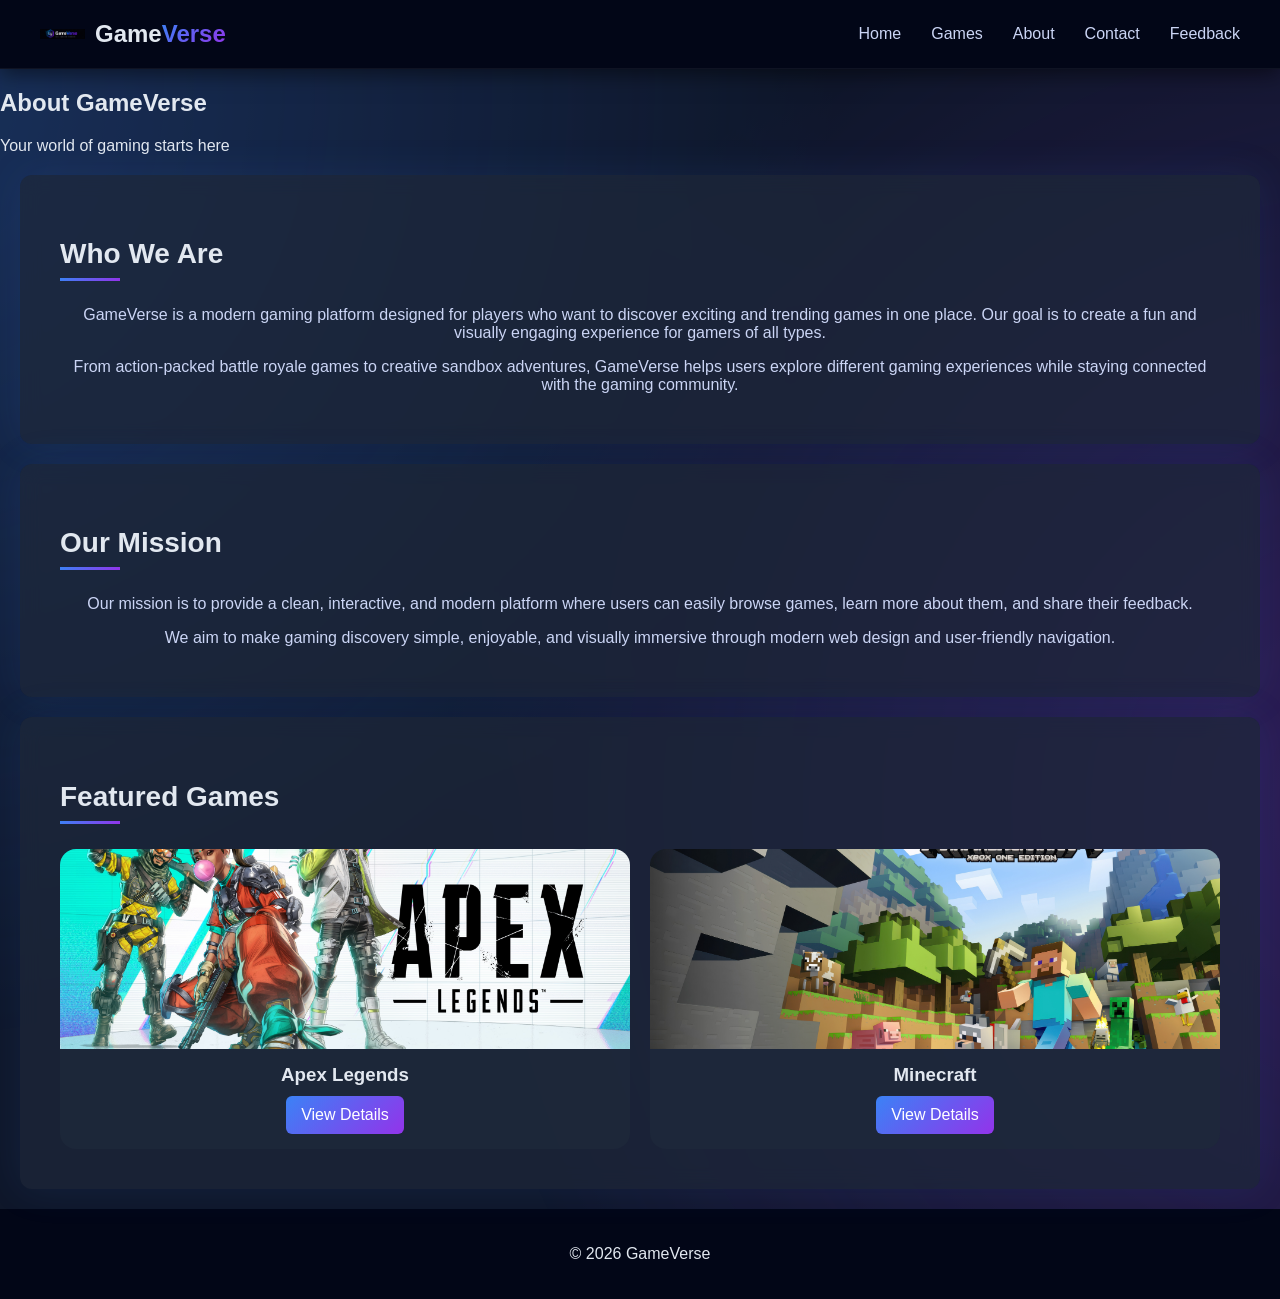
==== about.html @ 9eb9826a "Create about.html" ====
<!DOCTYPE html>
<html lang="en">

<head>
  
  <meta charset="UTF-8">

  <meta name="viewport" content="width=device-width, initial-scale=1.0">

  <title>GameVerse - About Us</title>

  <link rel="stylesheet" href="style.css">

  <link rel="stylesheet"
        href="https://cdnjs.cloudflare.com/ajax/libs/font-awesome/6.5.0/css/all.min.css">

  <link rel="icon" type="image/png" sizes="32x32" href="favicon.png">
  <link rel="apple-touch-icon" href="favicon.png">
</head>

<body>

  <header>
    <div class="logo">
      <img src="logo.png" alt="GameVerse Logo">
      <h2>Game<span>Verse</span></h2>
    </div>

    <nav>
      <a href="index.html">Home</a>
      <a href="games.html">Games</a>
      <a href="about.html" class="active">About</a>
      <a href="contact.html">Contact</a>
      <a href="feedback.html">Feedback</a>
    </nav>
  </header>


  <main>

    <section class="hero-section">
      <h1>About <span>GameVerse</span></h1>
      <p>Your world of gaming starts here</p>
    </section>

    <section class="section">
      <h2 class="section-title">Who We Are</h2>

      <article class="about-content">
        <p>
          GameVerse is a modern gaming platform designed for players
          who want to discover exciting and trending games in one place.
          Our goal is to create a fun and visually engaging experience
          for gamers of all types.
        </p>

        <p>
          From action-packed battle royale games to creative sandbox
          adventures, GameVerse helps users explore different gaming
          experiences while staying connected with the gaming community.
        </p>
      </article>
    </section>

    <section class="section">
      <h2 class="section-title">Our Mission</h2>

      <article class="about-content">
        <p>
          Our mission is to provide a clean, interactive, and modern
          platform where users can easily browse games, learn more
          about them, and share their feedback.
        </p>

        <p>
          We aim to make gaming discovery simple, enjoyable, and visually
          immersive through modern web design and user-friendly navigation.
        </p>
      </article>
    </section>

    <section class="section">
      <h2 class="section-title">Featured Games</h2>

      <section class="games-grid">

        <article class="card">
          <img src="apex-legends.jpg" alt="Apex Legends">
          <h3>Apex Legends</h3>
          <a href="details.html" class="btn">View Details</a>
        </article>

        <article class="card">
          <img src="minecraft.jpg" alt="Minecraft">
          <h3>Minecraft</h3>
          <a href="details2.html" class="btn">View Details</a>
        </article>

      </section>
    </section>

  </main>

  <footer>
    <p>© 2026 GameVerse</p>
  </footer>

</body>
</html>
---- style.css ----
body {
  margin: 0;
  font-family: 'Poppins', sans-serif;
  background: transparent;
  background-color: #0f172a;
  color: #e2e8f0;
  position: relative;
  overflow-x: hidden;
}

header {
  display: flex; 
  justify-content: space-between; 
  align-items: center;
  padding: 20px 40px; 
  background: #020617;
  border-bottom: 1px solid rgba(255, 255, 255, 0.05);
  box-shadow: 0 5px 20px rgba(0, 0, 0, 0.5);
       }

.logo {
  display: flex;
  align-items: center;
  gap: 10px;
}

.logo img {
  width: 45px;
}

.logo h2 {
  margin: 0;
  font-size: 24px;
}

.logo span {
  background: linear-gradient(135deg, #3b82f6, #9333ea);
  -webkit-background-clip: text;
  color: transparent;
}

nav {
  display: flex;
  gap: 30px;
}

nav a {
  position: relative;
  color: #cbd5f5;
  text-decoration: none;
  font-weight: 500;
  transition: 0.3s;
}

nav a::after{
  content: "";
  position: absolute;
  left: 0;
  bottom: -6px;
  width: 0%;
  height: 2px;
  background: linear-gradient(135deg, #3b82f6, #9333ea);
  transition: 0.3s;
}

nav a:hover::after,
nav a:active::after {
  width: 100%;
}

nav a:hover {
   color: white;
}

.hero {
  height: 80vh;
  display: flex;
  align-items: center;
  justify-content: center;
  text-align: center;
  background: linear-gradient(to right, rgba(2, 6, 23, 0.9), rgba(30, 41, 59, 0.7)), url('images/logo-bg.png') center/cover no-repeat;
  }

.hero-content h1 {
  font-size: 60px;
  margin-bottom: 10px;
}

.hero-content span {
  background: linear-gradient(135deg, #3b82f6, #9333ea);
  -webkit-background-clip: text;
  color: transparent;
}

.hero-content p {
  font-size: 18px;
  margin-bottom: 20px;
  color: #cbd5f5;
}

.hero-btn {
  padding: 12px 25px;
  background: linear-gradient(135deg, #3b82f6, #9333ea);
  color: white;
  border-radius: 8px;
  text-decoration: none;
  transition: 0.3s;
}

.hero-btn:hover {
  box-shadow: 0 0 20px rgba(147, 51, 234, 0.6);
}

.section {
  background: rgba(30, 41, 59, 0.7);
  backdrop-filter: blur(10px);
  margin: 20px;
  border-radius: 12px;
  padding: 40px;
  box-shadow: 0 0 40px rgba(59, 130, 246, 0.10);
}

.section-title {
  font-size: 28px;
  margin-bottom: 25px;
  position: relative;
}

.section-title::after {
  content: "";
  width: 60px;
  height: 3px;
  background: linear-gradient(135deg, #3b82f6, #9333ea);
  display: block;
  margin-top: 8px;
}
        

.games-grid {
  display: grid; 
  grid-template-columns: repeat(auto-fit, minmax(200px, 1fr));
  gap: 20px;
  margin-top: 20px;
 }

.card {
  background: rgba(30, 41, 59, 0.8);
  border-radius: 16px;
  overflow: hidden;
  transition: 0.3s;
  display: flex;
  flex-direction: column;
  align-items: center;
  align-text: center;
}

.card img {
  width: 100%;
  height: 200px;
  object-fit: cover;
  display: block;
  transition: 0.3s;
  
}

.card h3 {
  margin: 15px 0 10px;
}

.card .btn {
  margin-bottom: 15px;
}

.card:hover {
  transform: translateY(-5px);
  box-shadow: 0 0 25px rgba(59, 130, 246, 0.4);
}

.btn { 
  display: inline-block;
  padding: 10px 15px; 
  background: linear-gradient(135deg, #3b82f6, #9333ea);
  color: white; 
  text-decoration: none; 
  border-radius: 6px; 
  transition: 0.3s;
     }
.btn:hover {
  opacity: 0.9;
  box-shadow: 0 0 10px rgba(147, 51, 234, 0.6);
}

footer { 
 text-align: center; 
 padding: 20px; 
background: #020617;
       }
.socials {
  margin-top: 30px;
}

.social-btn {
  display: block;
  margin: 10px 0;
  padding: 12px;
  text-align: center;
  border-radius: 8px;
  color: white;
  text-decoration: none;
  font-weight: bold;
  background: rgba(30, 41, 59, 0.8);
  transition: 0.3s;
}

.social-btn:hover {
  background: linear-gradient(135deg, #3b82f6, #9333ea);
}

.facebook { background: #1877f2;  }
.instagram { background: #e1306c; }
.twitter { background: #1da1f2;  }
    


body::before {
  content: "";
  position: fixed;
  top: -50%;
  left: -50%;
  width: 200%;
  height: 200%;
  background: radial-gradient(circle at 20% 30%, #3b82f6, transparent 40%), radial-gradient(circle at 80% 70%, #9333ea, transparent 40%);
  opacity: 0.25;
  animation: moveGlow 25s linear infinite;
  z-index: -1;
}

@keyframes moveGlow {
  0% { transform: translate(0, 0); }
  50% { transform: translate(40px, 40px); }
  100% { transform: translate(0, 0); }
}

.contact-form {
  display: flex;
  flex-direction: column;
  gap: 15px;
  max-width: 500px;
  margin: 20px auto;
}

.contact-form input,
.contact-form textarea {
  padding: 12px;
  border-radius: 8px;
  border: none;
  background: rgba(30, 41, 59, 0.8);
  color: white;
  outline: none;
}

.contact-form input:focus,
.contact-form textarea:focus {
  box-shadow: 0 0 10px rgba(59, 130, 246, 0.5);
}

.contact-form button {
  padding: 12px;
  border: none;
  border-radius: 8px;
  background: linear-gradient(135deg, #3b82f6, #9333ea);
  color: white;
  cursor: pointer;
  transition: 0.3s;
}

.contact-form button:hover {
  box-shadow: 0 0 15px rgba(147, 51, 234, 0.6);
}

.social-icons {
  display: flex;
  justify-content: center;
  gap: 20px;
  margin-top: 20px;
}

.icon {
  position: relative;
  width: 50px;
  height: 50px;
  display: flex;
  align-items: center;
  justify-content: center;
  border-radius: 50%;
  background: linear-gradient(135deg, #3b82f6, #9333ea);
  box-shadow: 0 0 15px rgba(147, 51, 234, 0.4);
  color: white;
  font-size: 20px;
  transition: 0.3s;
}

.icon::before {
  content: "";
  position: absolute;
  width: 60px;
  height: 60px;
  border-radius: 50%;
  background: linear-gradient(135deg, #3b82f6, #9333ea);
  filter: blur(15px);
  z-index: -1;
  opacity: 0.6;
}

.icon:hover {
  transform: translateY(-5px);
  box-shadow: 0 0 15px rgba(147, 51, 234, 0.6);
}


.icon.facebook:hover {
  background: #1877f2;
}

.icon.instagram:hover {
  background: #e1306c;
}

.icon.twitter:hover {
  background: #1da1f2;
}


.feedback-form {
  display: flex;
  flex-direction: column;
  gap: 15px;
  max-width: 500px;
  margin: 20px auto;
}

.feedback-form input,
.feedback-form select,
.feedback-form textarea {
  padding: 12px;
  border-radius: 8px;
  border: none;
  background: rgba(30, 41, 59, 0.8);
  color: white;
  outline: none;
}

.feedback-form input:focus,
.feedback-form textarea:focus,
.feedback-form select:focus {
  box-shadow: 0 0 10px rgba(59, 130, 246, 0.5);
}

.feedback-form label {
  font-size: 14px;
  color: #cbd5f5;
}

.feedback-form button {
  padding: 12px;
  border: none;
  border-radius: 8px;
  background: linear-gradient(135deg, #3b82f6, #9333ea);
  color: white;
  cursor: pointer;
  transition: 0.3s;
}

.feedback-form button:hover {
  box-shadow: 0 0 15px rgba(147, 51, 234, 0.6);
}

.section p{
  text-align: center;
  color: #cbd5f5;
  margin-bottom: 10px;
}

/* Stars */
.stars {
  display: flex;
  gap: 10px;
  font-size: 25px;
  cursor: pointer;
}

.stars i {
  color: #444;
  transition: 0.3s;
}

.stars i.active {
  color: gold;
}


.error {
  color: #f87171;
  font-size: 13px;
  margin: -10px 0 5px;
}


.success {
  color: #4ade80;
  margin-top: 10px;
}
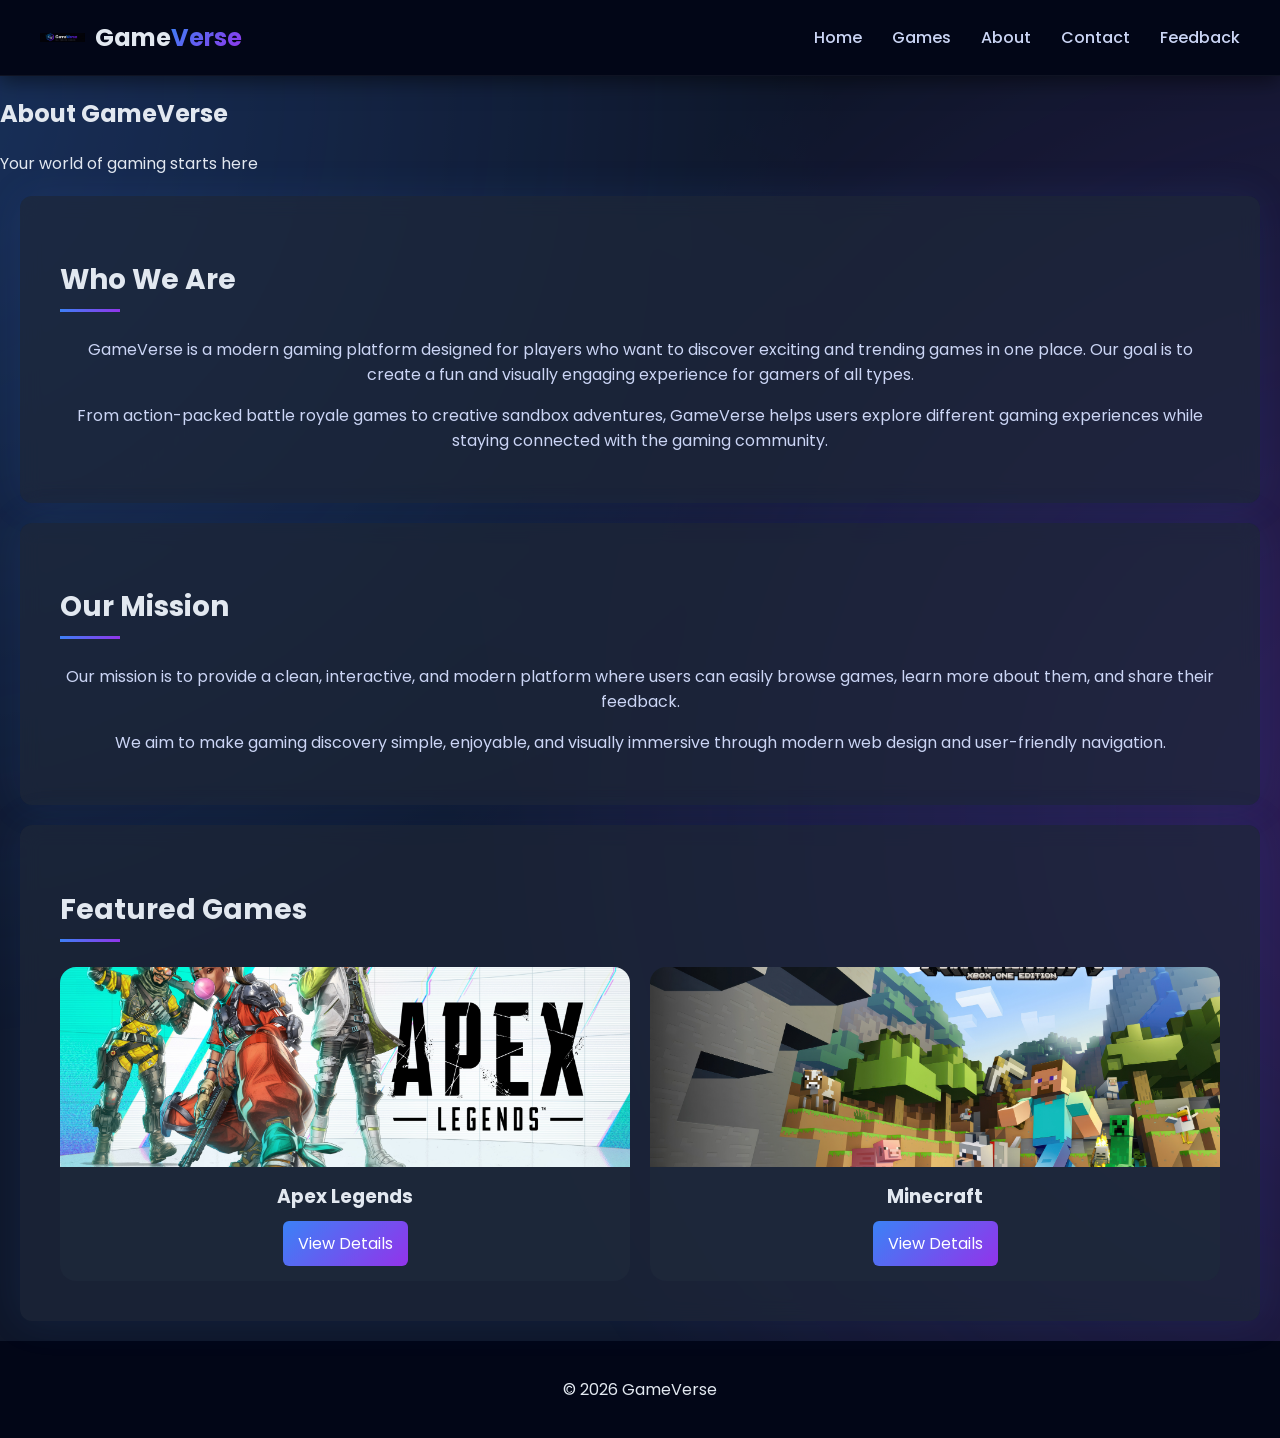
==== commit a60d6db0: "Update about.html" ====
--- a/about.html
+++ b/about.html
@@ -10,19 +10,21 @@
   <title>GameVerse - About Us</title>
 
   <link rel="stylesheet" href="style.css">
-
+  
+  <link href="https://fonts.googleapis.com/css2?family=Poppins:wght@300;500;700&display=swap" rel="stylesheet">
+  
   <link rel="stylesheet"
         href="https://cdnjs.cloudflare.com/ajax/libs/font-awesome/6.5.0/css/all.min.css">
 
-  <link rel="icon" type="image/png" sizes="32x32" href="favicon.png">
-  <link rel="apple-touch-icon" href="favicon.png">
+  <link rel="icon" type="image/png" sizes="32x32" href="images/favicon.png">
+  <link rel="apple-touch-icon" href="images/favicon.png">
 </head>
 
 <body>
 
   <header>
     <div class="logo">
-      <img src="logo.png" alt="GameVerse Logo">
+      <img src="images/logo.png" alt="GameVerse Logo">
       <h2>Game<span>Verse</span></h2>
     </div>
 
@@ -85,13 +87,13 @@
       <section class="games-grid">
 
         <article class="card">
-          <img src="apex-legends.jpg" alt="Apex Legends">
+          <img src="images/apex-legends.jpg" alt="Apex Legends">
           <h3>Apex Legends</h3>
           <a href="details.html" class="btn">View Details</a>
         </article>
 
         <article class="card">
-          <img src="minecraft.jpg" alt="Minecraft">
+          <img src="images/minecraft.jpg" alt="Minecraft">
           <h3>Minecraft</h3>
           <a href="details2.html" class="btn">View Details</a>
         </article>
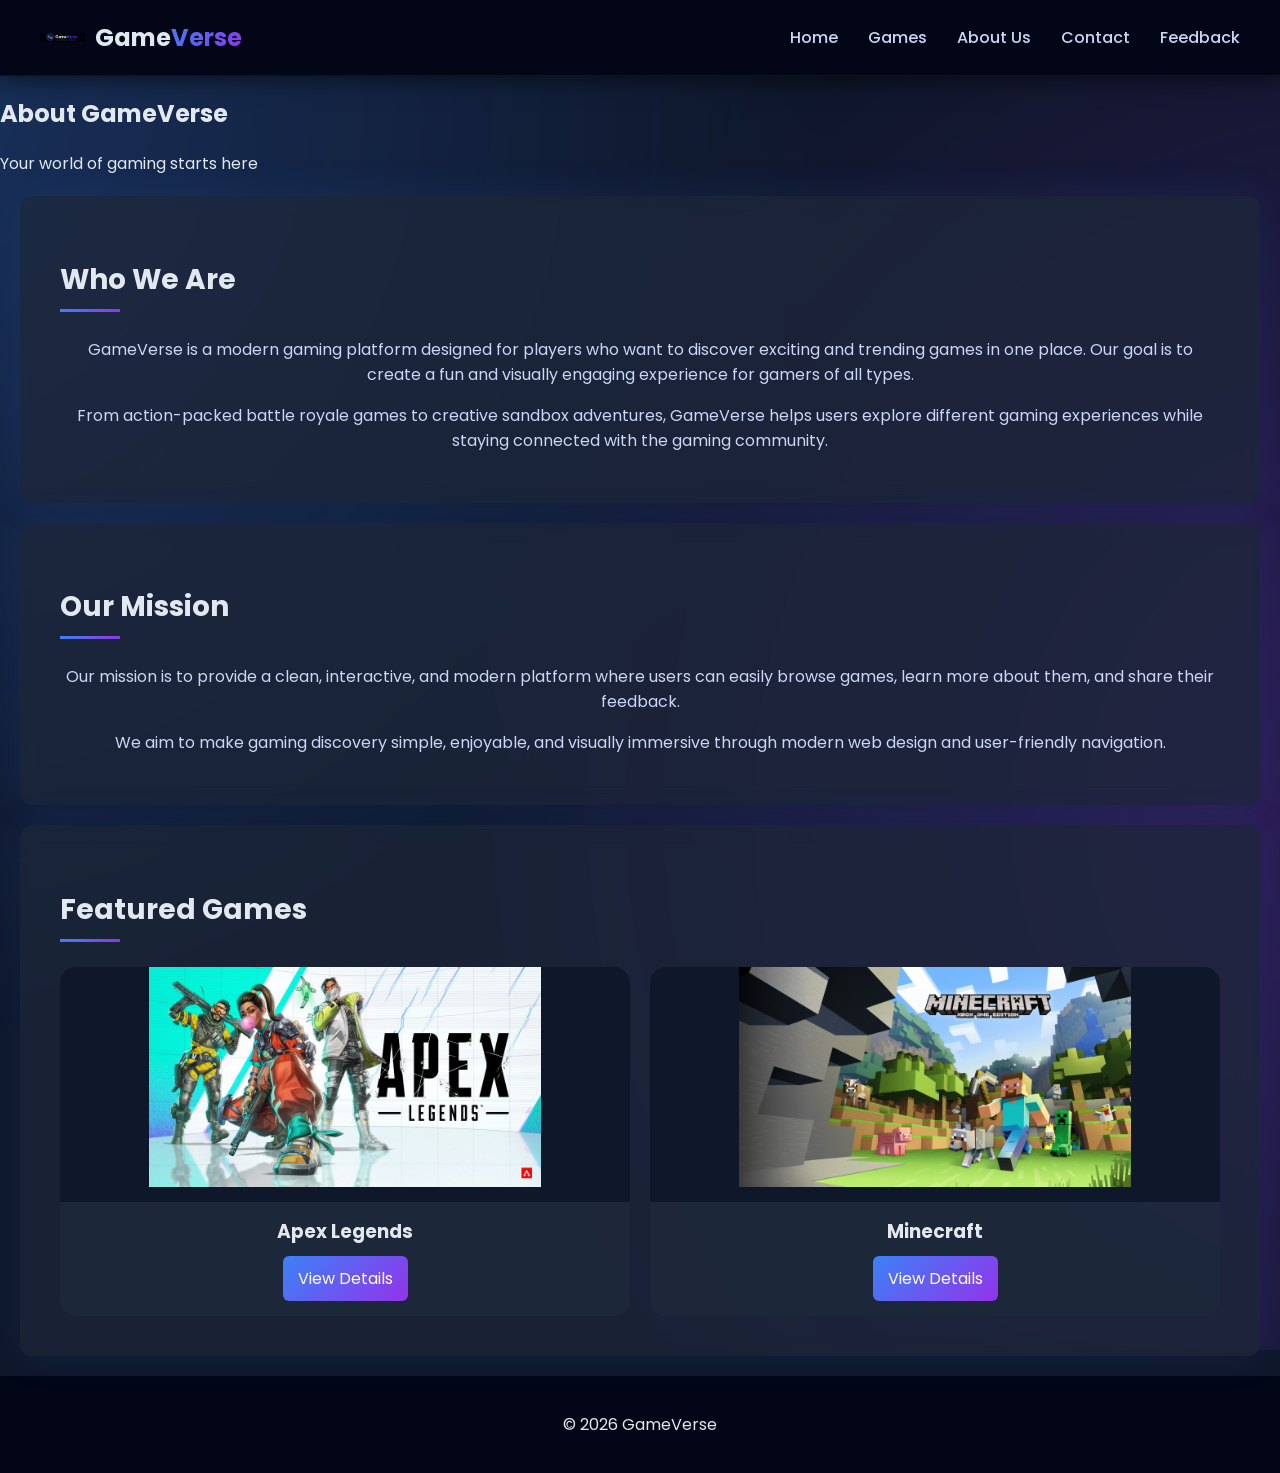
==== commit cae6e122: "Update about.html" ====
--- a/about.html
+++ b/about.html
@@ -31,7 +31,7 @@
     <nav>
       <a href="index.html">Home</a>
       <a href="games.html">Games</a>
-      <a href="about.html" class="active">About</a>
+      <a href="about.html" class="active">About Us</a>
       <a href="contact.html">Contact</a>
       <a href="feedback.html">Feedback</a>
     </nav>
--- a/style.css
+++ b/style.css
@@ -156,10 +156,12 @@
 
 .card img {
   width: 100%;
-  height: 200px;
-  object-fit: cover;
+  height: 220px;
+  object-fit: contain;
+  background: #0f172a;
   display: block;
   transition: 0.3s;
+  padding-bottom: 15px;
   
 }
 
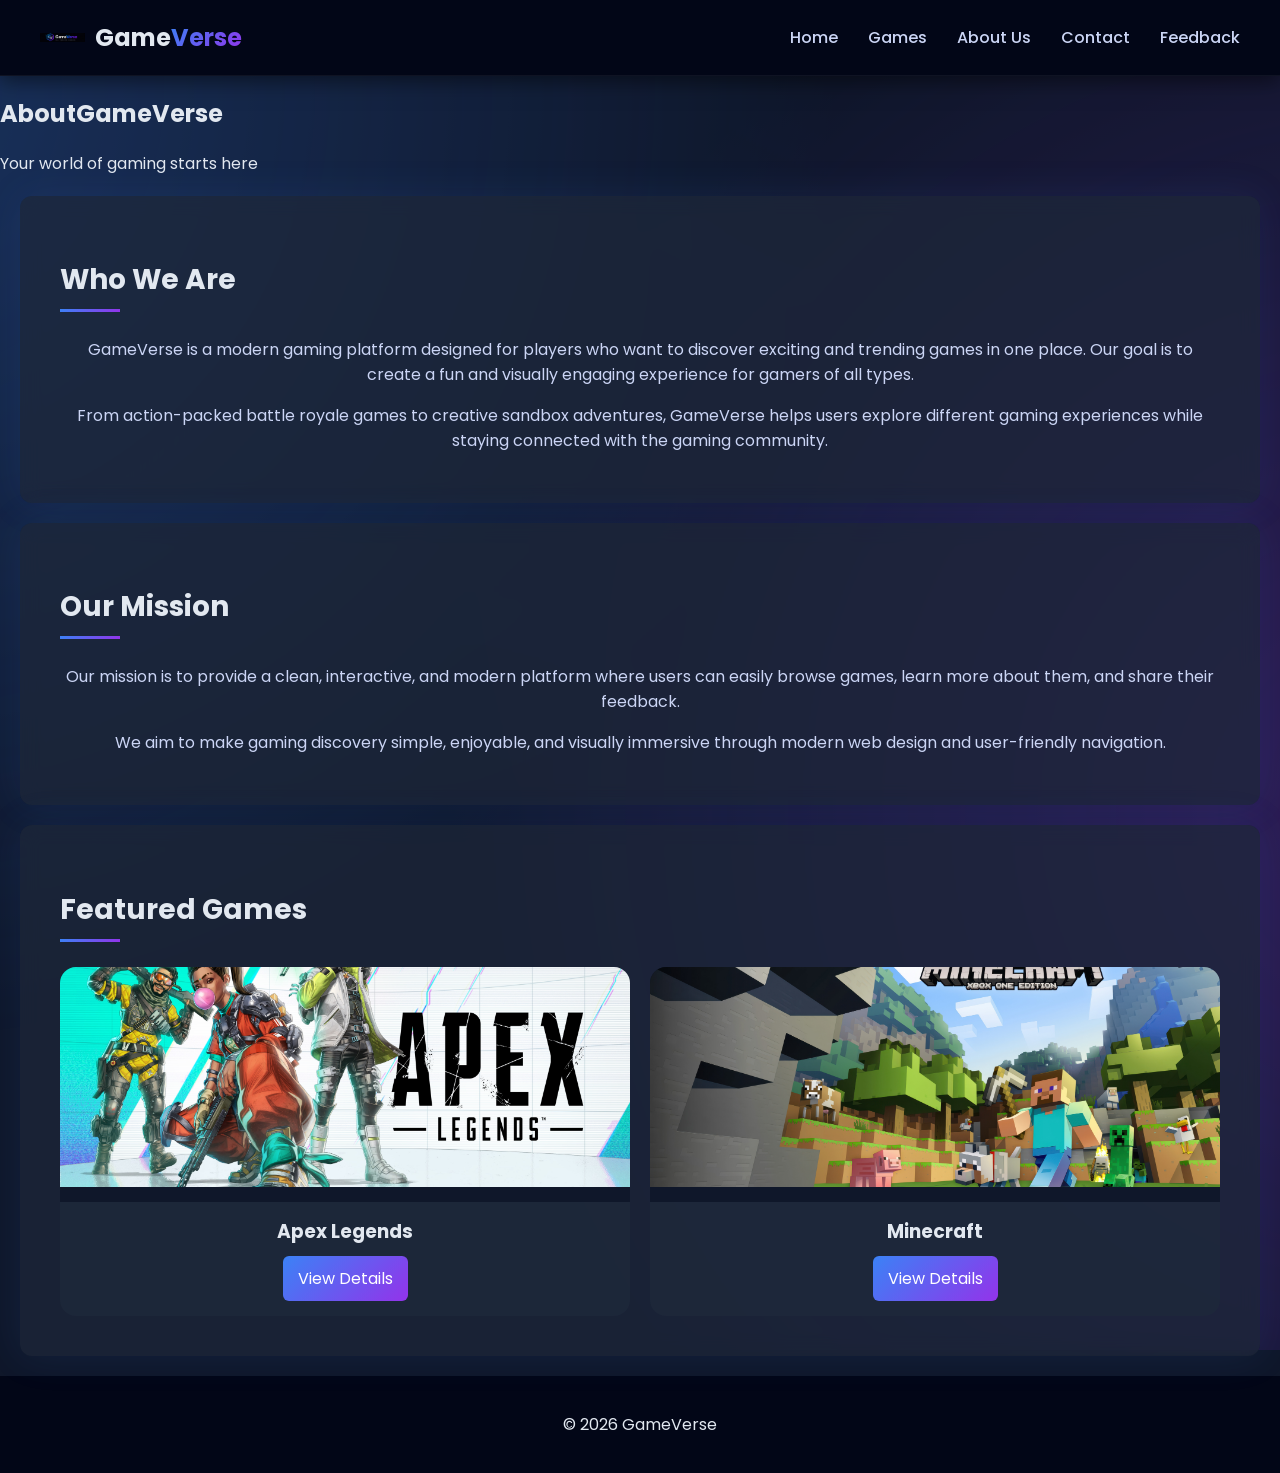
==== commit 6de3f2d4: "Update about.html" ====
--- a/about.html
+++ b/about.html
@@ -41,7 +41,7 @@
   <main>
 
     <section class="hero-section">
-      <h1>About <span>GameVerse</span></h1>
+      <h2>About<span>GameVerse</span></h2>
       <p>Your world of gaming starts here</p>
     </section>
 
--- a/style.css
+++ b/style.css
@@ -157,7 +157,7 @@
 .card img {
   width: 100%;
   height: 220px;
-  object-fit: contain;
+  object-fit: cover;
   background: #0f172a;
   display: block;
   transition: 0.3s;
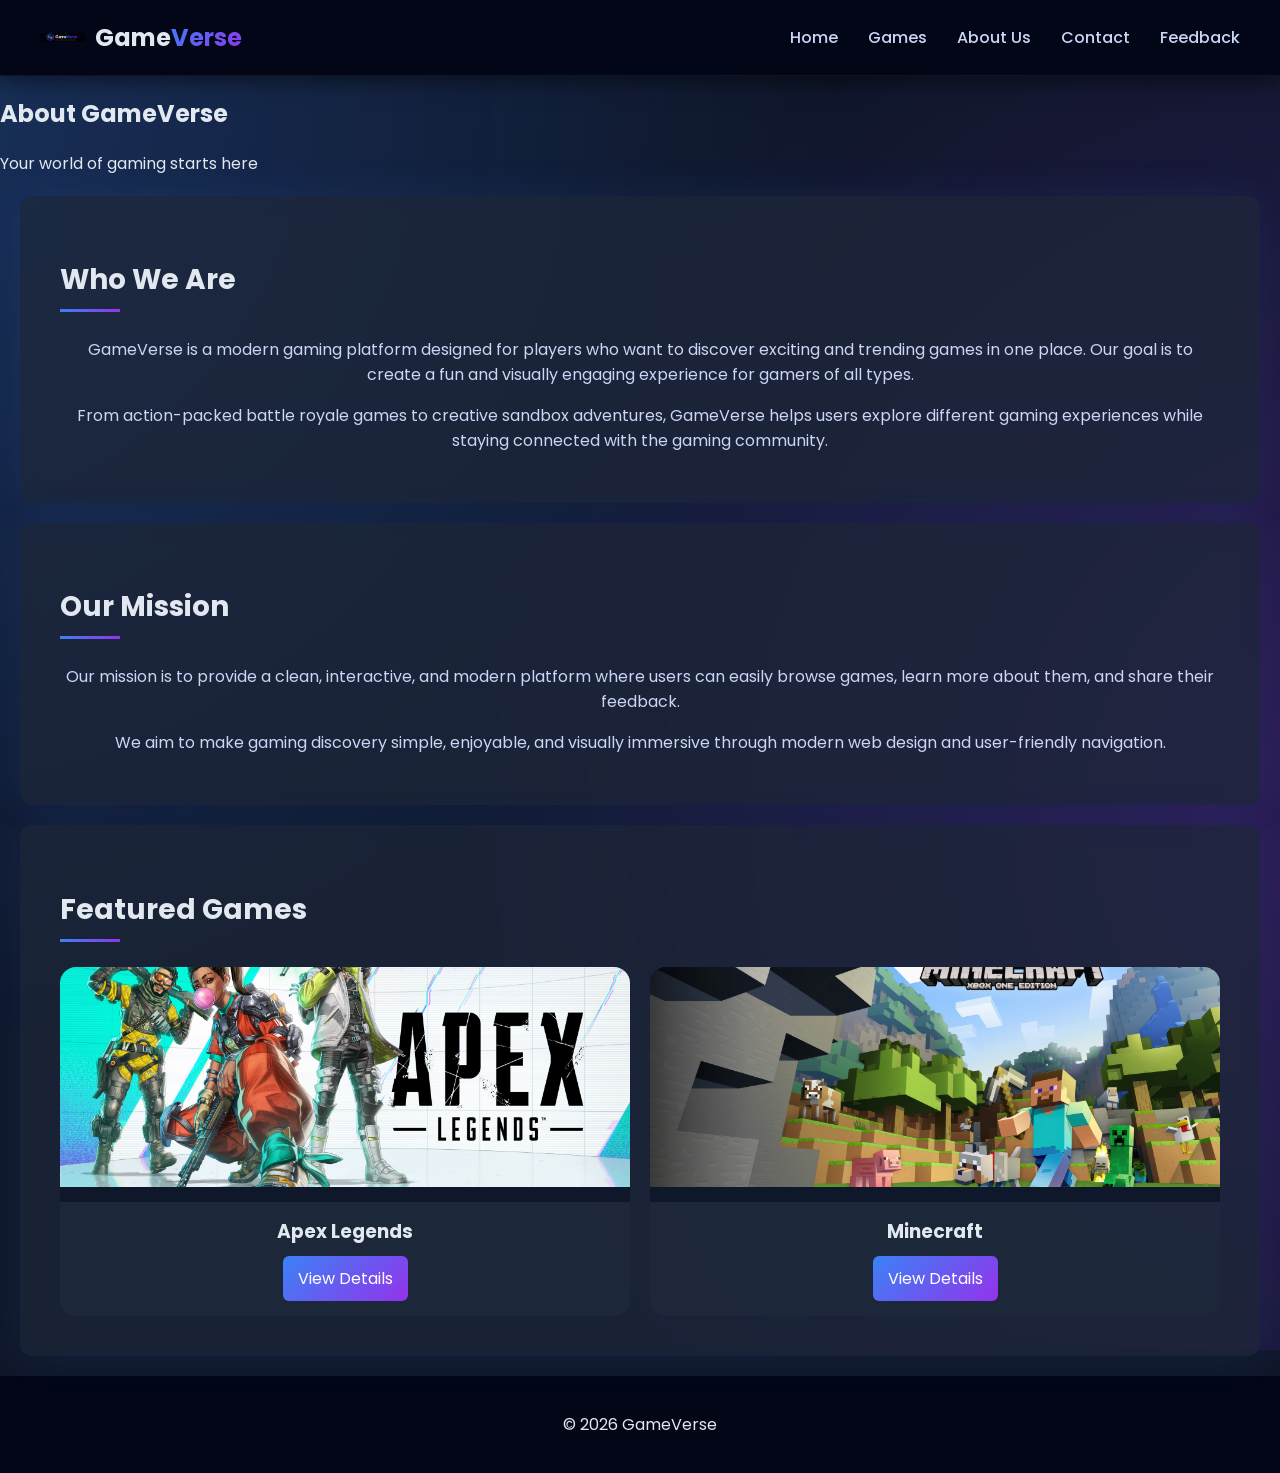
==== commit 0d27152e: "Update about.html" ====
--- a/about.html
+++ b/about.html
@@ -41,7 +41,7 @@
   <main>
 
     <section class="hero-section">
-      <h2>About<span>GameVerse</span></h2>
+      <h1>About <span>GameVerse</span></h1>
       <p>Your world of gaming starts here</p>
     </section>
 
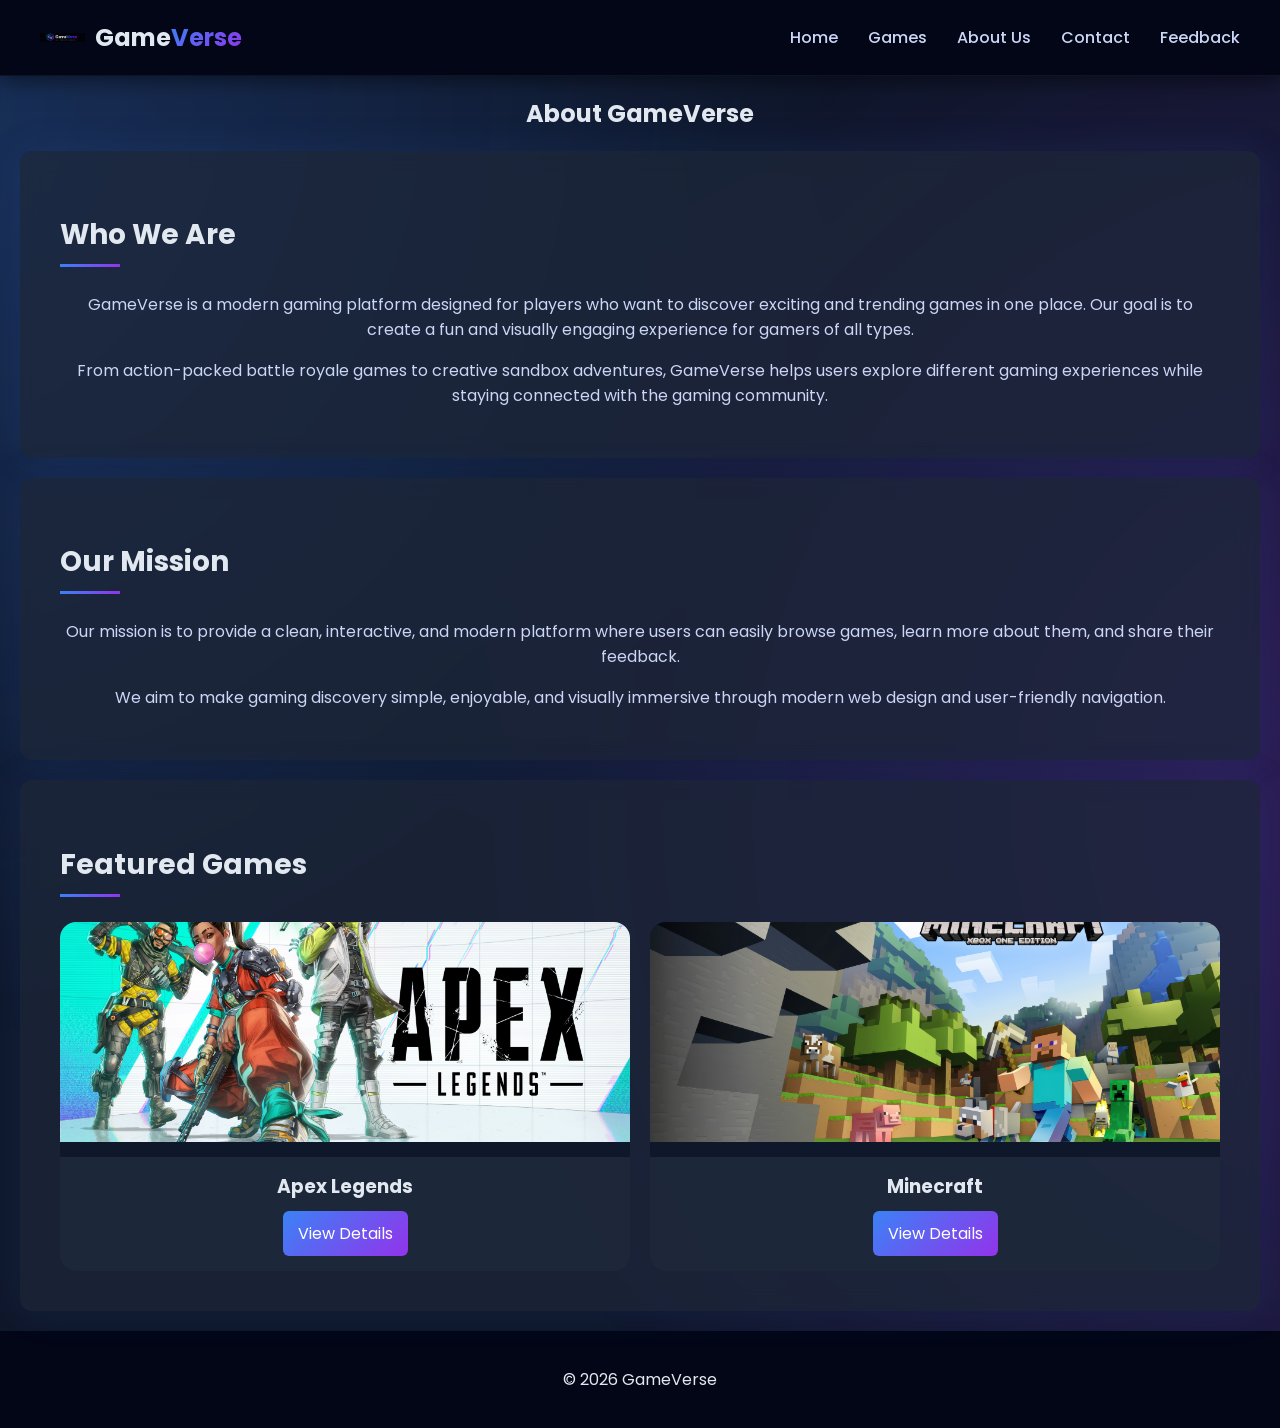
==== commit a5e69f3c: "Update about.html" ====
--- a/about.html
+++ b/about.html
@@ -42,7 +42,6 @@
 
     <section class="hero-section">
       <h1>About <span>GameVerse</span></h1>
-      <p>Your world of gaming starts here</p>
     </section>
 
     <section class="section">
--- a/style.css
+++ b/style.css
@@ -17,6 +17,9 @@
   border-bottom: 1px solid rgba(255, 255, 255, 0.05);
   box-shadow: 0 5px 20px rgba(0, 0, 0, 0.5);
        }
+h1 {
+  text-align: center;
+}
 
 .logo {
   display: flex;
